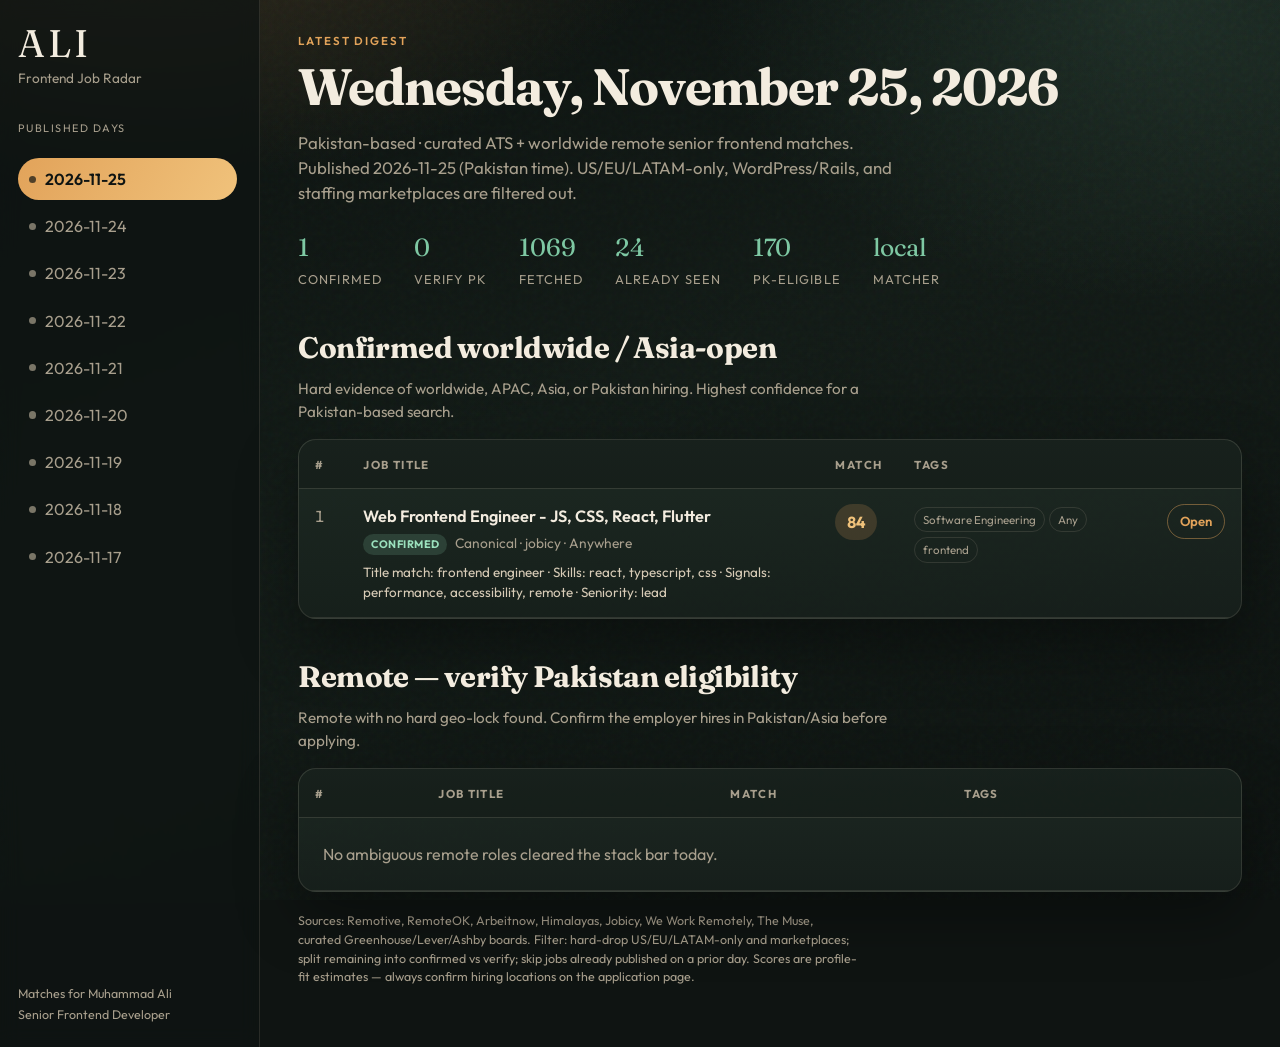
==== job_finder/index.html @ c5f9edbd "deploy: update job_finder" ====
<!DOCTYPE html>
<html lang="en">
<head>
  <meta charset="utf-8" />
  <meta name="viewport" content="width=device-width, initial-scale=1" />
  <title>Ali · Daily Frontend Roles · 2026-11-25</title>
  <meta name="description" content="Pakistan-based · curated ATS + worldwide remote senior frontend matches" />
  <link rel="preconnect" href="https://fonts.googleapis.com" />
  <link rel="preconnect" href="https://fonts.gstatic.com" crossorigin />
  <link href="https://fonts.googleapis.com/css2?family=Outfit:wght@400;500;600;700&family=Fraunces:opsz,wght@9..144,500;9..144,700&display=swap" rel="stylesheet" />
  <link rel="stylesheet" href="./assets/styles.css" />
  <link rel="canonical" href="https://alishah151.github.io/public_pages/job_finder/" />
</head>
<body>
  <div class="atmosphere" aria-hidden="true"></div>
  <div class="layout">
    
<aside class="sidebar">
  <div class="brand">
    <p class="brand-mark">ALI</p>
    <p class="brand-sub">Frontend Job Radar</p>
  </div>
  <p class="nav-label">Published days</p>
  <nav class="date-nav" aria-label="Archive by date">
    <a class="nav-item active" href="./index.html"><span class="nav-dot"></span>2026-11-25</a>
<a class="nav-item" href="./days/2026-11-24.html"><span class="nav-dot"></span>2026-11-24</a>
<a class="nav-item" href="./days/2026-11-23.html"><span class="nav-dot"></span>2026-11-23</a>
<a class="nav-item" href="./days/2026-11-22.html"><span class="nav-dot"></span>2026-11-22</a>
<a class="nav-item" href="./days/2026-11-21.html"><span class="nav-dot"></span>2026-11-21</a>
<a class="nav-item" href="./days/2026-11-20.html"><span class="nav-dot"></span>2026-11-20</a>
<a class="nav-item" href="./days/2026-11-19.html"><span class="nav-dot"></span>2026-11-19</a>
<a class="nav-item" href="./days/2026-11-18.html"><span class="nav-dot"></span>2026-11-18</a>
<a class="nav-item" href="./days/2026-11-17.html"><span class="nav-dot"></span>2026-11-17</a>
  </nav>
  <footer class="sidebar-foot">
    <p>Matches for Muhammad Ali</p>
    <p>Senior Frontend Developer</p>
  </footer>
</aside>
    <main class="main">
      <header class="hero">
        <p class="eyebrow">Latest digest</p>
        <h1>Wednesday, November 25, 2026</h1>
        <p class="lede">Pakistan-based · curated ATS + worldwide remote senior frontend matches. Published 2026-11-25 (Pakistan time). US/EU/LATAM-only, WordPress/Rails, and staffing marketplaces are filtered out.</p>
        <div class="stats">
          <div><span class="stat-num">1</span><span class="stat-label">confirmed</span></div>
          <div><span class="stat-num">0</span><span class="stat-label">verify PK</span></div>
          <div><span class="stat-num">1069</span><span class="stat-label">fetched</span></div>
          <div><span class="stat-num">24</span><span class="stat-label">already seen</span></div>
          <div><span class="stat-num">170</span><span class="stat-label">PK-eligible</span></div>
          <div><span class="stat-num">local</span><span class="stat-label">matcher</span></div>
        </div>
      </header>

      
<section class="tier-section" aria-labelledby="tier-confirmed">
  <div class="tier-head">
    <h2 id="tier-confirmed">Confirmed worldwide / Asia-open</h2>
    <p>Hard evidence of worldwide, APAC, Asia, or Pakistan hiring. Highest confidence for a Pakistan-based search.</p>
  </div>
  <div class="table-wrap" aria-label="Confirmed worldwide / Asia-open">
    <table>
      <thead>
        <tr>
          <th>#</th>
          <th>Job title</th>
          <th>Match</th>
          <th>Tags</th>
          <th></th>
        </tr>
      </thead>
      <tbody>
        <tr id="jobicy-canonical-web-frontend-engineer-js-css-react-flutter-149527">
  <td class="col-rank">1</td>
  <td class="col-title">
    <a href="https://jobicy.com/jobs/149527-web-frontend-engineer-js-css-react-flutter" target="_blank" rel="noopener noreferrer">Web Frontend Engineer - JS, CSS, React, Flutter</a>
    <div class="meta"><span class="badge badge-confirmed">Confirmed</span> Canonical · jobicy · Anywhere</div>
    <div class="reason">Title match: frontend engineer · Skills: react, typescript, css · Signals: performance, accessibility, remote · Seniority: lead</div>
  </td>
  <td class="col-score"><span class="score score-mid">84</span></td>
  <td class="col-tags"><span class="tag">Software Engineering</span><span class="tag">Any</span><span class="tag">frontend</span></td>
  <td class="col-link"><a class="open" href="https://jobicy.com/jobs/149527-web-frontend-engineer-js-css-react-flutter" target="_blank" rel="noopener noreferrer">Open</a></td>
</tr>
      </tbody>
    </table>
  </div>
</section>

      
<section class="tier-section" aria-labelledby="tier-verify">
  <div class="tier-head">
    <h2 id="tier-verify">Remote — verify Pakistan eligibility</h2>
    <p>Remote with no hard geo-lock found. Confirm the employer hires in Pakistan/Asia before applying.</p>
  </div>
  <div class="table-wrap" aria-label="Remote — verify Pakistan eligibility">
    <table>
      <thead>
        <tr>
          <th>#</th>
          <th>Job title</th>
          <th>Match</th>
          <th>Tags</th>
          <th></th>
        </tr>
      </thead>
      <tbody>
        <tr><td colspan="5" class="empty">No ambiguous remote roles cleared the stack bar today.</td></tr>
      </tbody>
    </table>
  </div>
</section>

      <p class="disclaimer">Sources: Remotive, RemoteOK, Arbeitnow, Himalayas, Jobicy, We Work Remotely, The Muse, curated Greenhouse/Lever/Ashby boards. Filter: hard-drop US/EU/LATAM-only and marketplaces; split remaining into confirmed vs verify; skip jobs already published on a prior day. Scores are profile-fit estimates — always confirm hiring locations on the application page.</p>
    </main>
  </div>
</body>
</html>
---- job_finder/assets/styles.css ----
:root {
  --ink: #0f1412;
  --panel: #17201c;
  --panel-2: #1e2a24;
  --line: rgba(232, 220, 196, 0.12);
  --text: #f3ecdf;
  --muted: #a89f8d;
  --accent: #e2a35a;
  --accent-2: #7ec8a3;
  --danger: #d9786a;
  --shadow: 0 24px 60px rgba(0, 0, 0, 0.35);
  --radius: 18px;
  --font-display: "Fraunces", Georgia, serif;
  --font-body: "Outfit", "Segoe UI", sans-serif;
}

* {
  box-sizing: border-box;
}

html,
body {
  margin: 0;
  min-height: 100%;
}

body {
  font-family: var(--font-body);
  color: var(--text);
  background: var(--ink);
  line-height: 1.5;
}

a {
  color: inherit;
  text-decoration: none;
}

.atmosphere {
  position: fixed;
  inset: 0;
  pointer-events: none;
  background:
    radial-gradient(1000px 500px at 10% -10%, rgba(226, 163, 90, 0.18), transparent 55%),
    radial-gradient(900px 600px at 90% 0%, rgba(126, 200, 163, 0.12), transparent 50%),
    linear-gradient(160deg, #0c110f 0%, #121a16 45%, #0d1210 100%);
  z-index: 0;
}

.atmosphere::after {
  content: "";
  position: absolute;
  inset: 0;
  opacity: 0.35;
  background-image: url("data:image/svg+xml,%3Csvg viewBox='0 0 200 200' xmlns='http://www.w3.org/2000/svg'%3E%3Cfilter id='n'%3E%3CfeTurbulence type='fractalNoise' baseFrequency='0.85' numOctaves='4' stitchTiles='stitch'/%3E%3C/filter%3E%3Crect width='100%25' height='100%25' filter='url(%23n)' opacity='0.45'/%3E%3C/svg%3E");
  mix-blend-mode: soft-light;
}

.layout {
  position: relative;
  z-index: 1;
  display: grid;
  grid-template-columns: 260px minmax(0, 1fr);
  min-height: 100vh;
}

.sidebar {
  border-right: 1px solid var(--line);
  background: rgba(15, 20, 18, 0.72);
  backdrop-filter: blur(10px);
  padding: 1.5rem 1.1rem 1.25rem;
  display: flex;
  flex-direction: column;
  gap: 1rem;
}

.brand-mark {
  margin: 0;
  font-family: var(--font-display);
  font-size: 2.4rem;
  letter-spacing: 0.08em;
  line-height: 1;
}

.brand-sub {
  margin: 0.35rem 0 0;
  color: var(--muted);
  font-size: 0.85rem;
}

.nav-label {
  margin: 1rem 0 0.35rem;
  text-transform: uppercase;
  letter-spacing: 0.14em;
  font-size: 0.68rem;
  color: var(--muted);
}

.date-nav {
  display: flex;
  flex-direction: column;
  gap: 0.35rem;
  overflow: auto;
  max-height: calc(100vh - 220px);
  padding-right: 0.25rem;
}

.nav-item {
  display: flex;
  align-items: center;
  gap: 0.55rem;
  padding: 0.55rem 0.7rem;
  border-radius: 999px;
  color: var(--muted);
  transition: background 180ms ease, color 180ms ease, transform 180ms ease;
}

.nav-item:hover {
  color: var(--text);
  background: rgba(226, 163, 90, 0.08);
  transform: translateX(2px);
}

.nav-item.active {
  color: var(--ink);
  background: linear-gradient(120deg, var(--accent), #f0c27b);
  font-weight: 600;
}

.nav-dot {
  width: 0.45rem;
  height: 0.45rem;
  border-radius: 50%;
  background: currentColor;
  opacity: 0.7;
}

.sidebar-foot {
  margin-top: auto;
  color: var(--muted);
  font-size: 0.78rem;
}

.sidebar-foot p {
  margin: 0.15rem 0;
}

.main {
  padding: 2rem clamp(1.2rem, 3vw, 3rem) 3rem;
}

.hero {
  max-width: 920px;
  animation: rise 700ms ease both;
}

.eyebrow {
  margin: 0 0 0.6rem;
  color: var(--accent);
  text-transform: uppercase;
  letter-spacing: 0.16em;
  font-size: 0.72rem;
  font-weight: 600;
}

.hero h1 {
  margin: 0;
  font-family: var(--font-display);
  font-size: clamp(2rem, 4vw, 3.4rem);
  font-weight: 700;
  letter-spacing: -0.02em;
  line-height: 1.1;
}

.lede {
  margin: 0.9rem 0 0;
  color: var(--muted);
  max-width: 54ch;
  font-size: 1.05rem;
}

.stats {
  display: flex;
  flex-wrap: wrap;
  gap: 1.25rem 2rem;
  margin-top: 1.5rem;
}

.stat-num {
  display: block;
  font-family: var(--font-display);
  font-size: 1.55rem;
  color: var(--accent-2);
}

.stat-label {
  color: var(--muted);
  font-size: 0.8rem;
  text-transform: uppercase;
  letter-spacing: 0.08em;
}

.tier-section {
  margin-top: 2.25rem;
  animation: rise 900ms ease both;
}

.tier-head h2 {
  margin: 0;
  font-family: var(--font-display);
  font-size: clamp(1.35rem, 2.4vw, 1.85rem);
  letter-spacing: -0.02em;
}

.tier-head p {
  margin: 0.45rem 0 0;
  color: var(--muted);
  max-width: 62ch;
  font-size: 0.95rem;
}

.table-wrap {
  margin-top: 1rem;
  border: 1px solid var(--line);
  border-radius: var(--radius);
  background: linear-gradient(180deg, rgba(30, 42, 36, 0.92), rgba(23, 32, 28, 0.92));
  box-shadow: var(--shadow);
  overflow: auto;
}

.badge {
  display: inline-block;
  margin-right: 0.35rem;
  padding: 0.12rem 0.45rem;
  border-radius: 999px;
  font-size: 0.68rem;
  font-weight: 700;
  letter-spacing: 0.04em;
  text-transform: uppercase;
  vertical-align: middle;
}

.badge-confirmed {
  background: rgba(126, 200, 163, 0.18);
  color: #9be0bd;
}

.badge-verify {
  background: rgba(226, 163, 90, 0.16);
  color: #f0c27b;
}

table {
  width: 100%;
  border-collapse: collapse;
  min-width: 720px;
}

th,
td {
  padding: 0.95rem 1rem;
  text-align: left;
  border-bottom: 1px solid var(--line);
  vertical-align: top;
}

th {
  font-size: 0.72rem;
  text-transform: uppercase;
  letter-spacing: 0.12em;
  color: var(--muted);
  background: rgba(0, 0, 0, 0.18);
  position: sticky;
  top: 0;
}

tbody tr {
  transition: background 160ms ease;
}

tbody tr:hover {
  background: rgba(226, 163, 90, 0.06);
}

.col-rank {
  width: 3rem;
  color: var(--muted);
  font-variant-numeric: tabular-nums;
}

.col-title a {
  font-weight: 600;
  font-size: 1.02rem;
}

.col-title a:hover {
  color: var(--accent);
}

.meta {
  margin-top: 0.25rem;
  color: var(--muted);
  font-size: 0.86rem;
}

.reason {
  margin-top: 0.45rem;
  color: #d7cbb6;
  font-size: 0.84rem;
  max-width: 56ch;
}

.score {
  display: inline-flex;
  min-width: 2.6rem;
  justify-content: center;
  padding: 0.35rem 0.55rem;
  border-radius: 999px;
  font-weight: 700;
  font-variant-numeric: tabular-nums;
}

.score-high {
  background: rgba(126, 200, 163, 0.18);
  color: #9be0bd;
}

.score-mid {
  background: rgba(226, 163, 90, 0.18);
  color: #f0c27b;
}

.score-ok {
  background: rgba(168, 159, 141, 0.16);
  color: #d2c7b4;
}

.tag {
  display: inline-block;
  margin: 0.15rem 0.25rem 0.15rem 0;
  padding: 0.2rem 0.5rem;
  border: 1px solid var(--line);
  border-radius: 999px;
  color: var(--muted);
  font-size: 0.72rem;
}

.open {
  display: inline-block;
  padding: 0.4rem 0.75rem;
  border-radius: 999px;
  border: 1px solid rgba(226, 163, 90, 0.45);
  color: var(--accent);
  font-size: 0.82rem;
  font-weight: 600;
  transition: background 160ms ease, color 160ms ease;
}

.open:hover {
  background: var(--accent);
  color: var(--ink);
}

.empty,
.empty-nav {
  color: var(--muted);
  padding: 1.5rem;
}

.disclaimer {
  margin-top: 1.25rem;
  color: var(--muted);
  font-size: 0.78rem;
  max-width: 70ch;
}

@keyframes rise {
  from {
    opacity: 0;
    transform: translateY(10px);
  }
  to {
    opacity: 1;
    transform: translateY(0);
  }
}

@media (max-width: 900px) {
  .layout {
    grid-template-columns: 1fr;
  }

  .sidebar {
    border-right: 0;
    border-bottom: 1px solid var(--line);
  }

  .date-nav {
    flex-direction: row;
    flex-wrap: wrap;
    max-height: none;
  }

  .nav-item {
    border-radius: 12px;
  }
}
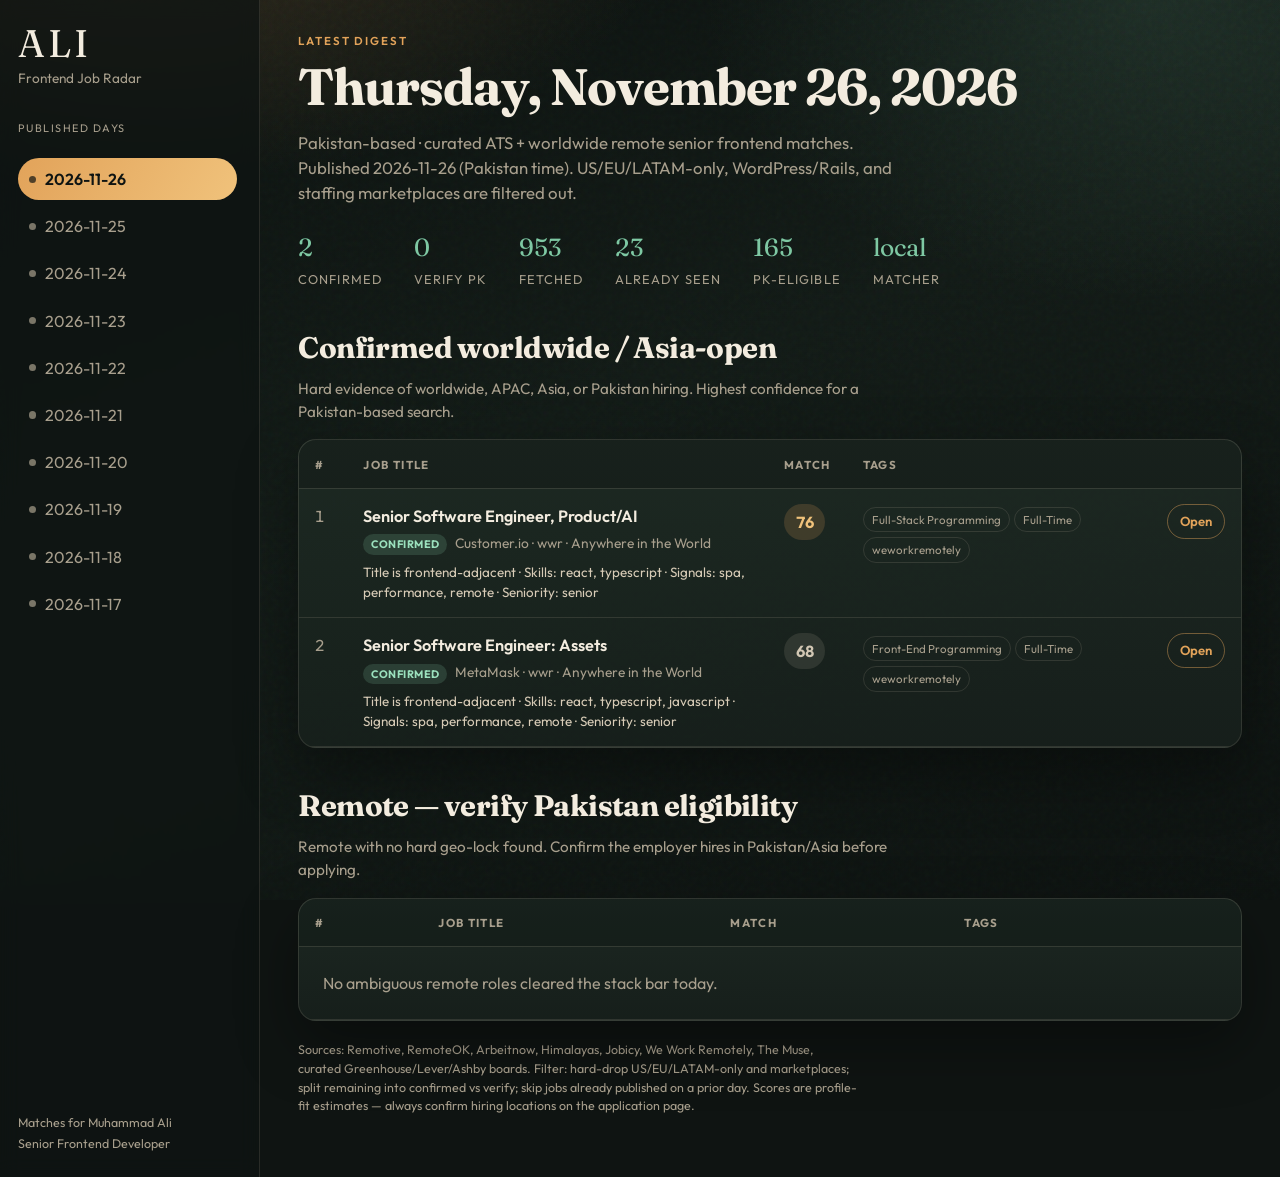
==== commit 0371acf1: "deploy: update job_finder" ====
--- a/job_finder/index.html
+++ b/job_finder/index.html
@@ -3,7 +3,7 @@
 <head>
   <meta charset="utf-8" />
   <meta name="viewport" content="width=device-width, initial-scale=1" />
-  <title>Ali · Daily Frontend Roles · 2026-11-25</title>
+  <title>Ali · Daily Frontend Roles · 2026-11-26</title>
   <meta name="description" content="Pakistan-based · curated ATS + worldwide remote senior frontend matches" />
   <link rel="preconnect" href="https://fonts.googleapis.com" />
   <link rel="preconnect" href="https://fonts.gstatic.com" crossorigin />
@@ -22,7 +22,8 @@
   </div>
   <p class="nav-label">Published days</p>
   <nav class="date-nav" aria-label="Archive by date">
-    <a class="nav-item active" href="./index.html"><span class="nav-dot"></span>2026-11-25</a>
+    <a class="nav-item active" href="./index.html"><span class="nav-dot"></span>2026-11-26</a>
+<a class="nav-item" href="./days/2026-11-25.html"><span class="nav-dot"></span>2026-11-25</a>
 <a class="nav-item" href="./days/2026-11-24.html"><span class="nav-dot"></span>2026-11-24</a>
 <a class="nav-item" href="./days/2026-11-23.html"><span class="nav-dot"></span>2026-11-23</a>
 <a class="nav-item" href="./days/2026-11-22.html"><span class="nav-dot"></span>2026-11-22</a>
@@ -40,14 +41,14 @@
     <main class="main">
       <header class="hero">
         <p class="eyebrow">Latest digest</p>
-        <h1>Wednesday, November 25, 2026</h1>
-        <p class="lede">Pakistan-based · curated ATS + worldwide remote senior frontend matches. Published 2026-11-25 (Pakistan time). US/EU/LATAM-only, WordPress/Rails, and staffing marketplaces are filtered out.</p>
+        <h1>Thursday, November 26, 2026</h1>
+        <p class="lede">Pakistan-based · curated ATS + worldwide remote senior frontend matches. Published 2026-11-26 (Pakistan time). US/EU/LATAM-only, WordPress/Rails, and staffing marketplaces are filtered out.</p>
         <div class="stats">
-          <div><span class="stat-num">1</span><span class="stat-label">confirmed</span></div>
+          <div><span class="stat-num">2</span><span class="stat-label">confirmed</span></div>
           <div><span class="stat-num">0</span><span class="stat-label">verify PK</span></div>
-          <div><span class="stat-num">1069</span><span class="stat-label">fetched</span></div>
-          <div><span class="stat-num">24</span><span class="stat-label">already seen</span></div>
-          <div><span class="stat-num">170</span><span class="stat-label">PK-eligible</span></div>
+          <div><span class="stat-num">953</span><span class="stat-label">fetched</span></div>
+          <div><span class="stat-num">23</span><span class="stat-label">already seen</span></div>
+          <div><span class="stat-num">165</span><span class="stat-label">PK-eligible</span></div>
           <div><span class="stat-num">local</span><span class="stat-label">matcher</span></div>
         </div>
       </header>
@@ -70,16 +71,27 @@
         </tr>
       </thead>
       <tbody>
-        <tr id="jobicy-canonical-web-frontend-engineer-js-css-react-flutter-149527">
+        <tr id="wwr-customer-io-senior-software-engineer-product-ai-https-weworkremotely-com-rem">
   <td class="col-rank">1</td>
   <td class="col-title">
-    <a href="https://jobicy.com/jobs/149527-web-frontend-engineer-js-css-react-flutter" target="_blank" rel="noopener noreferrer">Web Frontend Engineer - JS, CSS, React, Flutter</a>
-    <div class="meta"><span class="badge badge-confirmed">Confirmed</span> Canonical · jobicy · Anywhere</div>
-    <div class="reason">Title match: frontend engineer · Skills: react, typescript, css · Signals: performance, accessibility, remote · Seniority: lead</div>
+    <a href="https://weworkremotely.com/remote-jobs/customer-io-senior-software-engineer-product-ai" target="_blank" rel="noopener noreferrer">Senior Software Engineer, Product/AI</a>
+    <div class="meta"><span class="badge badge-confirmed">Confirmed</span> Customer.io · wwr · Anywhere in the World</div>
+    <div class="reason">Title is frontend-adjacent · Skills: react, typescript · Signals: spa, performance, remote · Seniority: senior</div>
   </td>
-  <td class="col-score"><span class="score score-mid">84</span></td>
-  <td class="col-tags"><span class="tag">Software Engineering</span><span class="tag">Any</span><span class="tag">frontend</span></td>
-  <td class="col-link"><a class="open" href="https://jobicy.com/jobs/149527-web-frontend-engineer-js-css-react-flutter" target="_blank" rel="noopener noreferrer">Open</a></td>
+  <td class="col-score"><span class="score score-mid">76</span></td>
+  <td class="col-tags"><span class="tag">Full-Stack Programming</span><span class="tag">Full-Time</span><span class="tag">weworkremotely</span></td>
+  <td class="col-link"><a class="open" href="https://weworkremotely.com/remote-jobs/customer-io-senior-software-engineer-product-ai" target="_blank" rel="noopener noreferrer">Open</a></td>
+</tr>
+<tr id="wwr-metamask-senior-software-engineer-assets-https-weworkremotely-com-remote-job">
+  <td class="col-rank">2</td>
+  <td class="col-title">
+    <a href="https://weworkremotely.com/remote-jobs/metamask-senior-software-engineer-assets" target="_blank" rel="noopener noreferrer">Senior Software Engineer: Assets</a>
+    <div class="meta"><span class="badge badge-confirmed">Confirmed</span> MetaMask · wwr · Anywhere in the World</div>
+    <div class="reason">Title is frontend-adjacent · Skills: react, typescript, javascript · Signals: spa, performance, remote · Seniority: senior</div>
+  </td>
+  <td class="col-score"><span class="score score-ok">68</span></td>
+  <td class="col-tags"><span class="tag">Front-End Programming</span><span class="tag">Full-Time</span><span class="tag">weworkremotely</span></td>
+  <td class="col-link"><a class="open" href="https://weworkremotely.com/remote-jobs/metamask-senior-software-engineer-assets" target="_blank" rel="noopener noreferrer">Open</a></td>
 </tr>
       </tbody>
     </table>
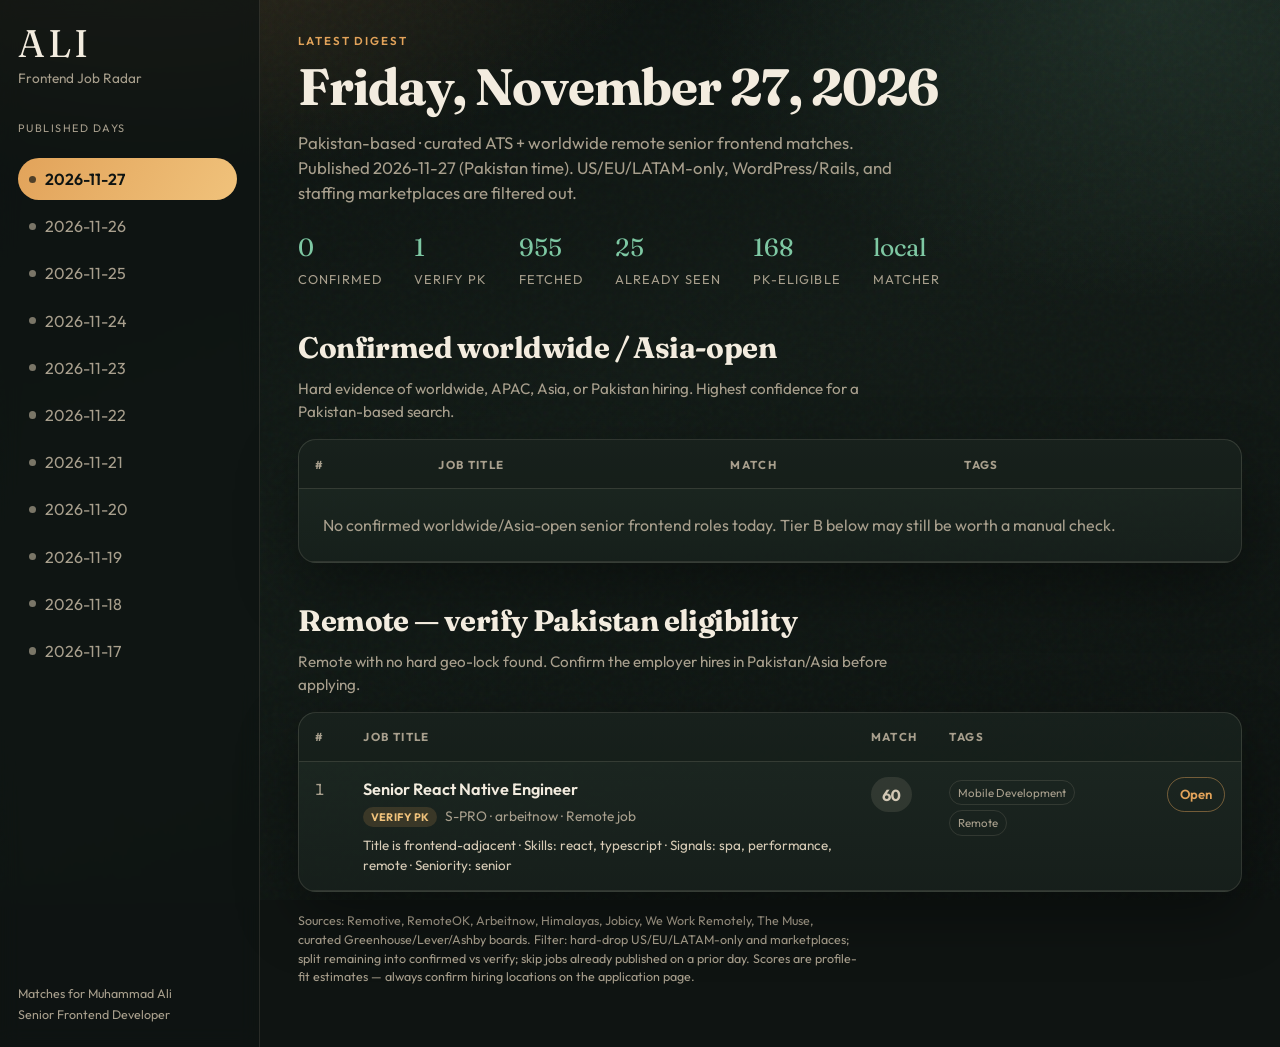
==== commit 29a46541: "deploy: update job_finder" ====
--- a/job_finder/index.html
+++ b/job_finder/index.html
@@ -3,7 +3,7 @@
 <head>
   <meta charset="utf-8" />
   <meta name="viewport" content="width=device-width, initial-scale=1" />
-  <title>Ali · Daily Frontend Roles · 2026-11-26</title>
+  <title>Ali · Daily Frontend Roles · 2026-11-27</title>
   <meta name="description" content="Pakistan-based · curated ATS + worldwide remote senior frontend matches" />
   <link rel="preconnect" href="https://fonts.googleapis.com" />
   <link rel="preconnect" href="https://fonts.gstatic.com" crossorigin />
@@ -22,7 +22,8 @@
   </div>
   <p class="nav-label">Published days</p>
   <nav class="date-nav" aria-label="Archive by date">
-    <a class="nav-item active" href="./index.html"><span class="nav-dot"></span>2026-11-26</a>
+    <a class="nav-item active" href="./index.html"><span class="nav-dot"></span>2026-11-27</a>
+<a class="nav-item" href="./days/2026-11-26.html"><span class="nav-dot"></span>2026-11-26</a>
 <a class="nav-item" href="./days/2026-11-25.html"><span class="nav-dot"></span>2026-11-25</a>
 <a class="nav-item" href="./days/2026-11-24.html"><span class="nav-dot"></span>2026-11-24</a>
 <a class="nav-item" href="./days/2026-11-23.html"><span class="nav-dot"></span>2026-11-23</a>
@@ -41,14 +42,14 @@
     <main class="main">
       <header class="hero">
         <p class="eyebrow">Latest digest</p>
-        <h1>Thursday, November 26, 2026</h1>
-        <p class="lede">Pakistan-based · curated ATS + worldwide remote senior frontend matches. Published 2026-11-26 (Pakistan time). US/EU/LATAM-only, WordPress/Rails, and staffing marketplaces are filtered out.</p>
+        <h1>Friday, November 27, 2026</h1>
+        <p class="lede">Pakistan-based · curated ATS + worldwide remote senior frontend matches. Published 2026-11-27 (Pakistan time). US/EU/LATAM-only, WordPress/Rails, and staffing marketplaces are filtered out.</p>
         <div class="stats">
-          <div><span class="stat-num">2</span><span class="stat-label">confirmed</span></div>
-          <div><span class="stat-num">0</span><span class="stat-label">verify PK</span></div>
-          <div><span class="stat-num">953</span><span class="stat-label">fetched</span></div>
-          <div><span class="stat-num">23</span><span class="stat-label">already seen</span></div>
-          <div><span class="stat-num">165</span><span class="stat-label">PK-eligible</span></div>
+          <div><span class="stat-num">0</span><span class="stat-label">confirmed</span></div>
+          <div><span class="stat-num">1</span><span class="stat-label">verify PK</span></div>
+          <div><span class="stat-num">955</span><span class="stat-label">fetched</span></div>
+          <div><span class="stat-num">25</span><span class="stat-label">already seen</span></div>
+          <div><span class="stat-num">168</span><span class="stat-label">PK-eligible</span></div>
           <div><span class="stat-num">local</span><span class="stat-label">matcher</span></div>
         </div>
       </header>
@@ -71,28 +72,7 @@
         </tr>
       </thead>
       <tbody>
-        <tr id="wwr-customer-io-senior-software-engineer-product-ai-https-weworkremotely-com-rem">
-  <td class="col-rank">1</td>
-  <td class="col-title">
-    <a href="https://weworkremotely.com/remote-jobs/customer-io-senior-software-engineer-product-ai" target="_blank" rel="noopener noreferrer">Senior Software Engineer, Product/AI</a>
-    <div class="meta"><span class="badge badge-confirmed">Confirmed</span> Customer.io · wwr · Anywhere in the World</div>
-    <div class="reason">Title is frontend-adjacent · Skills: react, typescript · Signals: spa, performance, remote · Seniority: senior</div>
-  </td>
-  <td class="col-score"><span class="score score-mid">76</span></td>
-  <td class="col-tags"><span class="tag">Full-Stack Programming</span><span class="tag">Full-Time</span><span class="tag">weworkremotely</span></td>
-  <td class="col-link"><a class="open" href="https://weworkremotely.com/remote-jobs/customer-io-senior-software-engineer-product-ai" target="_blank" rel="noopener noreferrer">Open</a></td>
-</tr>
-<tr id="wwr-metamask-senior-software-engineer-assets-https-weworkremotely-com-remote-job">
-  <td class="col-rank">2</td>
-  <td class="col-title">
-    <a href="https://weworkremotely.com/remote-jobs/metamask-senior-software-engineer-assets" target="_blank" rel="noopener noreferrer">Senior Software Engineer: Assets</a>
-    <div class="meta"><span class="badge badge-confirmed">Confirmed</span> MetaMask · wwr · Anywhere in the World</div>
-    <div class="reason">Title is frontend-adjacent · Skills: react, typescript, javascript · Signals: spa, performance, remote · Seniority: senior</div>
-  </td>
-  <td class="col-score"><span class="score score-ok">68</span></td>
-  <td class="col-tags"><span class="tag">Front-End Programming</span><span class="tag">Full-Time</span><span class="tag">weworkremotely</span></td>
-  <td class="col-link"><a class="open" href="https://weworkremotely.com/remote-jobs/metamask-senior-software-engineer-assets" target="_blank" rel="noopener noreferrer">Open</a></td>
-</tr>
+        <tr><td colspan="5" class="empty">No confirmed worldwide/Asia-open senior frontend roles today. Tier B below may still be worth a manual check.</td></tr>
       </tbody>
     </table>
   </div>
@@ -116,7 +96,17 @@
         </tr>
       </thead>
       <tbody>
-        <tr><td colspan="5" class="empty">No ambiguous remote roles cleared the stack bar today.</td></tr>
+        <tr id="arbeitnow-s-pro-senior-react-native-engineer-remote-senior-react-native-engineer">
+  <td class="col-rank">1</td>
+  <td class="col-title">
+    <a href="https://www.arbeitnow.ch/jobs/companies/s-pro/remote-senior-react-native-engineer-zurich-397105" target="_blank" rel="noopener noreferrer">Senior React Native Engineer</a>
+    <div class="meta"><span class="badge badge-verify">Verify PK</span> S-PRO · arbeitnow · Remote job</div>
+    <div class="reason">Title is frontend-adjacent · Skills: react, typescript · Signals: spa, performance, remote · Seniority: senior</div>
+  </td>
+  <td class="col-score"><span class="score score-ok">60</span></td>
+  <td class="col-tags"><span class="tag">Mobile Development</span><span class="tag">Remote</span></td>
+  <td class="col-link"><a class="open" href="https://www.arbeitnow.ch/jobs/companies/s-pro/remote-senior-react-native-engineer-zurich-397105" target="_blank" rel="noopener noreferrer">Open</a></td>
+</tr>
       </tbody>
     </table>
   </div>
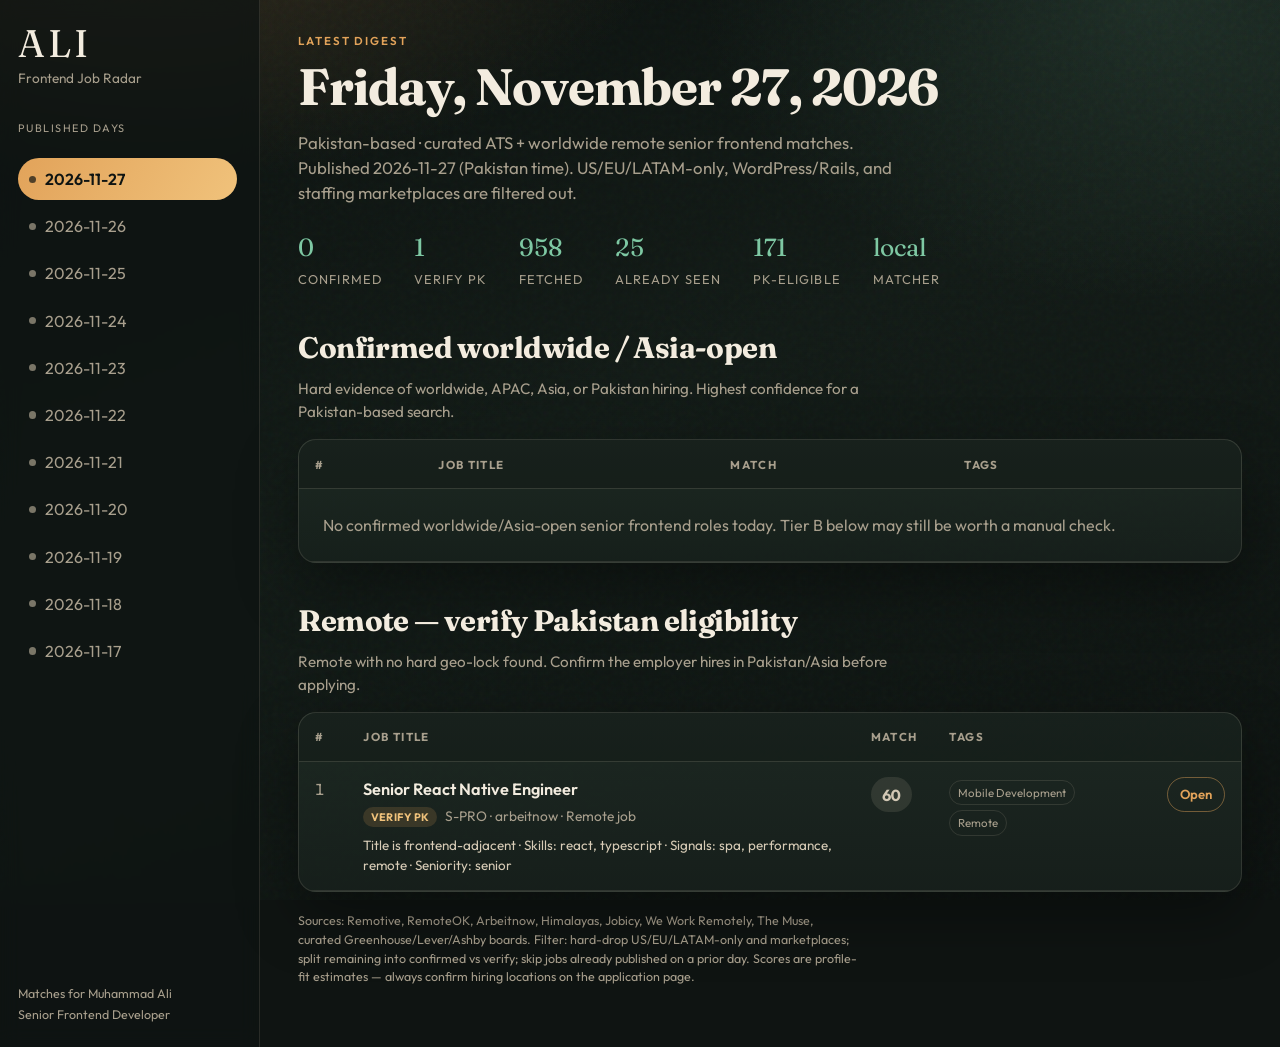
==== commit ebc6d572: "deploy: update job_finder" ====
--- a/job_finder/index.html
+++ b/job_finder/index.html
@@ -47,9 +47,9 @@
         <div class="stats">
           <div><span class="stat-num">0</span><span class="stat-label">confirmed</span></div>
           <div><span class="stat-num">1</span><span class="stat-label">verify PK</span></div>
-          <div><span class="stat-num">955</span><span class="stat-label">fetched</span></div>
+          <div><span class="stat-num">958</span><span class="stat-label">fetched</span></div>
           <div><span class="stat-num">25</span><span class="stat-label">already seen</span></div>
-          <div><span class="stat-num">168</span><span class="stat-label">PK-eligible</span></div>
+          <div><span class="stat-num">171</span><span class="stat-label">PK-eligible</span></div>
           <div><span class="stat-num">local</span><span class="stat-label">matcher</span></div>
         </div>
       </header>
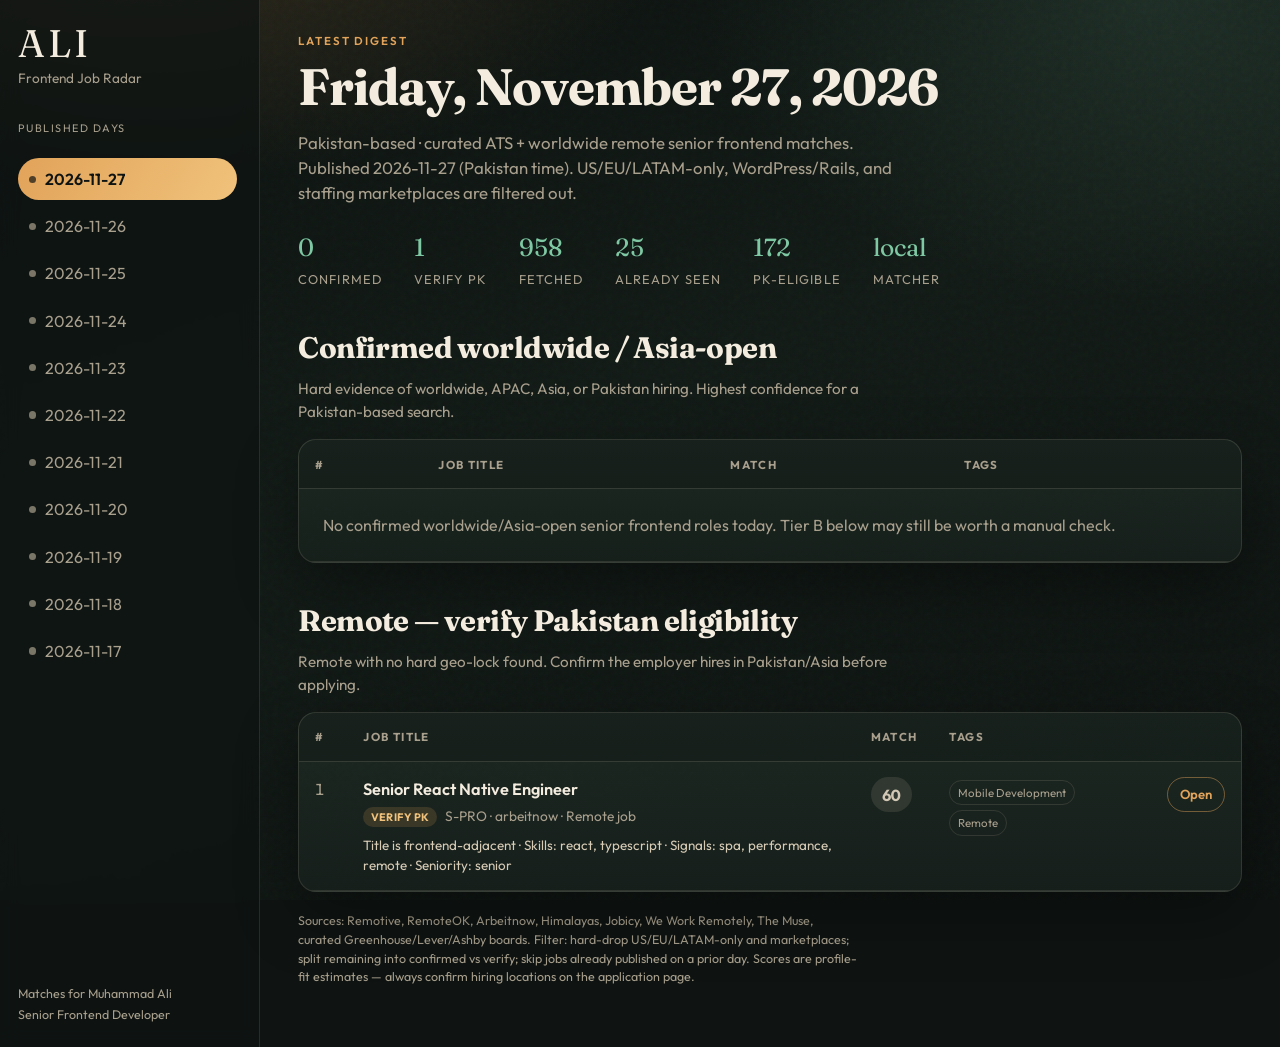
==== commit e7dfbae0: "deploy: update job_finder" ====
--- a/job_finder/index.html
+++ b/job_finder/index.html
@@ -49,7 +49,7 @@
           <div><span class="stat-num">1</span><span class="stat-label">verify PK</span></div>
           <div><span class="stat-num">958</span><span class="stat-label">fetched</span></div>
           <div><span class="stat-num">25</span><span class="stat-label">already seen</span></div>
-          <div><span class="stat-num">171</span><span class="stat-label">PK-eligible</span></div>
+          <div><span class="stat-num">172</span><span class="stat-label">PK-eligible</span></div>
           <div><span class="stat-num">local</span><span class="stat-label">matcher</span></div>
         </div>
       </header>
@@ -102,6 +102,7 @@
     <a href="https://www.arbeitnow.ch/jobs/companies/s-pro/remote-senior-react-native-engineer-zurich-397105" target="_blank" rel="noopener noreferrer">Senior React Native Engineer</a>
     <div class="meta"><span class="badge badge-verify">Verify PK</span> S-PRO · arbeitnow · Remote job</div>
     <div class="reason">Title is frontend-adjacent · Skills: react, typescript · Signals: spa, performance, remote · Seniority: senior</div>
+    
   </td>
   <td class="col-score"><span class="score score-ok">60</span></td>
   <td class="col-tags"><span class="tag">Mobile Development</span><span class="tag">Remote</span></td>
--- a/job_finder/assets/styles.css
+++ b/job_finder/assets/styles.css
@@ -361,6 +361,29 @@
   color: var(--ink);
 }
 
+.apply-docs {
+  display: flex;
+  flex-wrap: wrap;
+  gap: 0.4rem;
+  margin-top: 0.45rem;
+}
+
+.doc-link {
+  display: inline-block;
+  padding: 0.22rem 0.55rem;
+  border-radius: 999px;
+  border: 1px solid rgba(126, 200, 163, 0.45);
+  color: var(--accent-2);
+  font-size: 0.72rem;
+  font-weight: 600;
+  transition: background 160ms ease, color 160ms ease;
+}
+
+.doc-link:hover {
+  background: var(--accent-2);
+  color: var(--ink);
+}
+
 .empty,
 .empty-nav {
   color: var(--muted);
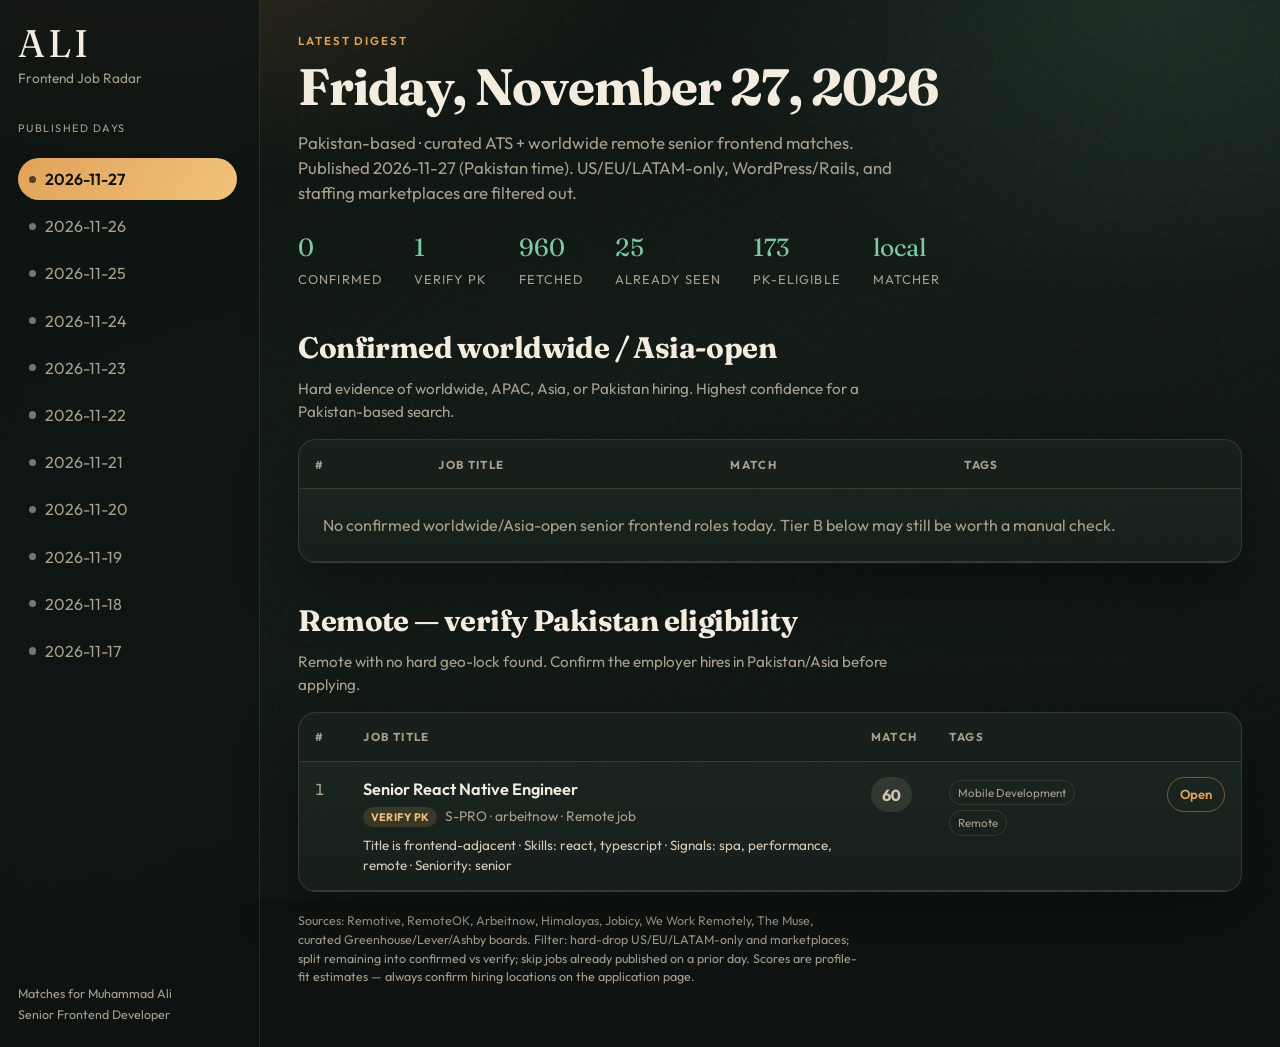
==== commit 93505805: "deploy: update job_finder" ====
--- a/job_finder/index.html
+++ b/job_finder/index.html
@@ -47,9 +47,9 @@
         <div class="stats">
           <div><span class="stat-num">0</span><span class="stat-label">confirmed</span></div>
           <div><span class="stat-num">1</span><span class="stat-label">verify PK</span></div>
-          <div><span class="stat-num">958</span><span class="stat-label">fetched</span></div>
+          <div><span class="stat-num">960</span><span class="stat-label">fetched</span></div>
           <div><span class="stat-num">25</span><span class="stat-label">already seen</span></div>
-          <div><span class="stat-num">172</span><span class="stat-label">PK-eligible</span></div>
+          <div><span class="stat-num">173</span><span class="stat-label">PK-eligible</span></div>
           <div><span class="stat-num">local</span><span class="stat-label">matcher</span></div>
         </div>
       </header>
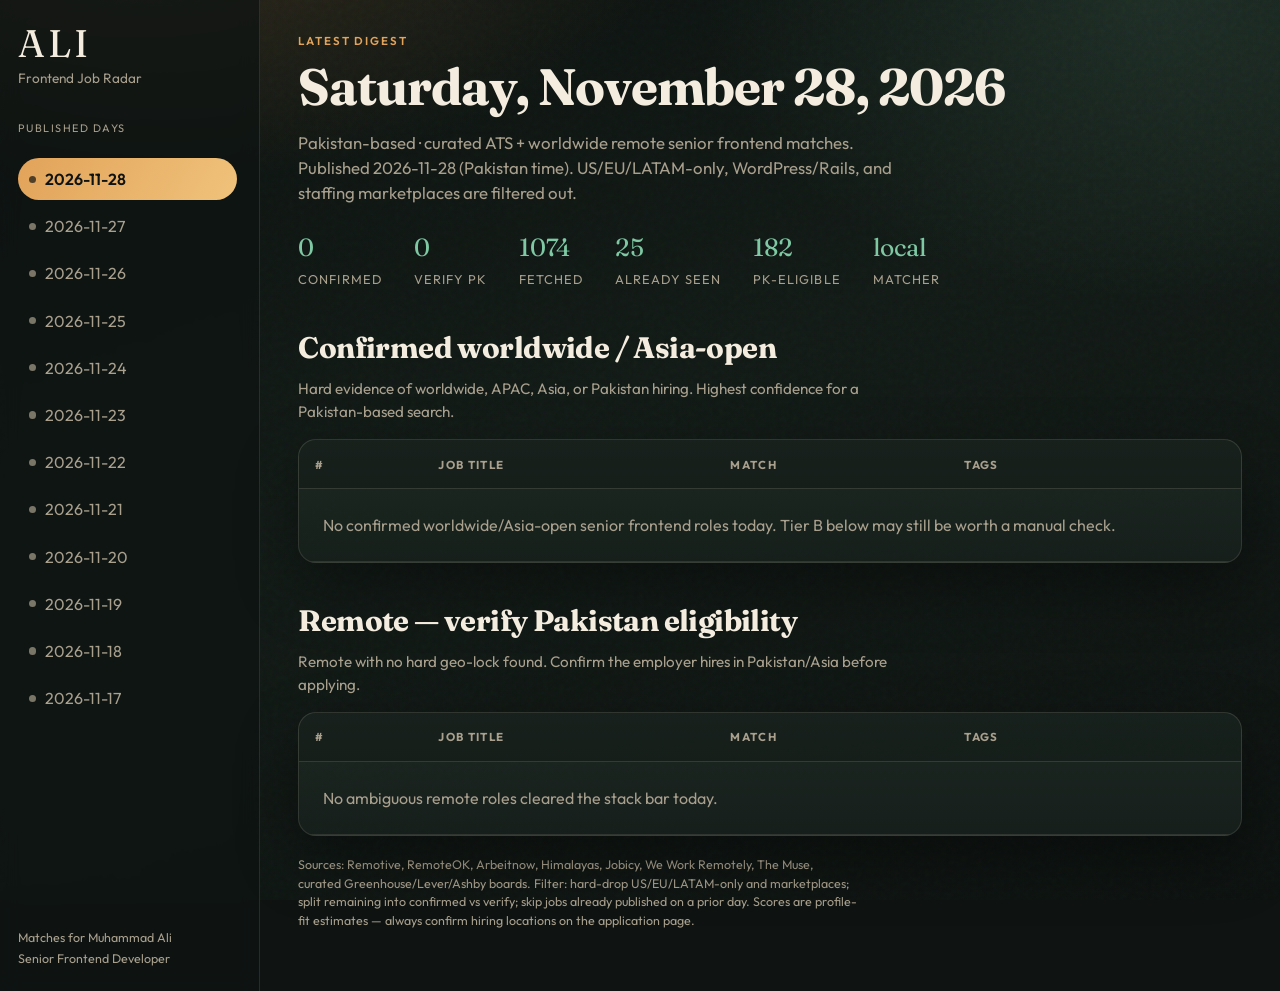
==== commit 9543815f: "deploy: update job_finder" ====
--- a/job_finder/index.html
+++ b/job_finder/index.html
@@ -3,7 +3,7 @@
 <head>
   <meta charset="utf-8" />
   <meta name="viewport" content="width=device-width, initial-scale=1" />
-  <title>Ali · Daily Frontend Roles · 2026-11-27</title>
+  <title>Ali · Daily Frontend Roles · 2026-11-28</title>
   <meta name="description" content="Pakistan-based · curated ATS + worldwide remote senior frontend matches" />
   <link rel="preconnect" href="https://fonts.googleapis.com" />
   <link rel="preconnect" href="https://fonts.gstatic.com" crossorigin />
@@ -22,7 +22,8 @@
   </div>
   <p class="nav-label">Published days</p>
   <nav class="date-nav" aria-label="Archive by date">
-    <a class="nav-item active" href="./index.html"><span class="nav-dot"></span>2026-11-27</a>
+    <a class="nav-item active" href="./index.html"><span class="nav-dot"></span>2026-11-28</a>
+<a class="nav-item" href="./days/2026-11-27.html"><span class="nav-dot"></span>2026-11-27</a>
 <a class="nav-item" href="./days/2026-11-26.html"><span class="nav-dot"></span>2026-11-26</a>
 <a class="nav-item" href="./days/2026-11-25.html"><span class="nav-dot"></span>2026-11-25</a>
 <a class="nav-item" href="./days/2026-11-24.html"><span class="nav-dot"></span>2026-11-24</a>
@@ -42,14 +43,14 @@
     <main class="main">
       <header class="hero">
         <p class="eyebrow">Latest digest</p>
-        <h1>Friday, November 27, 2026</h1>
-        <p class="lede">Pakistan-based · curated ATS + worldwide remote senior frontend matches. Published 2026-11-27 (Pakistan time). US/EU/LATAM-only, WordPress/Rails, and staffing marketplaces are filtered out.</p>
+        <h1>Saturday, November 28, 2026</h1>
+        <p class="lede">Pakistan-based · curated ATS + worldwide remote senior frontend matches. Published 2026-11-28 (Pakistan time). US/EU/LATAM-only, WordPress/Rails, and staffing marketplaces are filtered out.</p>
         <div class="stats">
           <div><span class="stat-num">0</span><span class="stat-label">confirmed</span></div>
-          <div><span class="stat-num">1</span><span class="stat-label">verify PK</span></div>
-          <div><span class="stat-num">960</span><span class="stat-label">fetched</span></div>
+          <div><span class="stat-num">0</span><span class="stat-label">verify PK</span></div>
+          <div><span class="stat-num">1074</span><span class="stat-label">fetched</span></div>
           <div><span class="stat-num">25</span><span class="stat-label">already seen</span></div>
-          <div><span class="stat-num">173</span><span class="stat-label">PK-eligible</span></div>
+          <div><span class="stat-num">182</span><span class="stat-label">PK-eligible</span></div>
           <div><span class="stat-num">local</span><span class="stat-label">matcher</span></div>
         </div>
       </header>
@@ -96,18 +97,7 @@
         </tr>
       </thead>
       <tbody>
-        <tr id="arbeitnow-s-pro-senior-react-native-engineer-remote-senior-react-native-engineer">
-  <td class="col-rank">1</td>
-  <td class="col-title">
-    <a href="https://www.arbeitnow.ch/jobs/companies/s-pro/remote-senior-react-native-engineer-zurich-397105" target="_blank" rel="noopener noreferrer">Senior React Native Engineer</a>
-    <div class="meta"><span class="badge badge-verify">Verify PK</span> S-PRO · arbeitnow · Remote job</div>
-    <div class="reason">Title is frontend-adjacent · Skills: react, typescript · Signals: spa, performance, remote · Seniority: senior</div>
-    
-  </td>
-  <td class="col-score"><span class="score score-ok">60</span></td>
-  <td class="col-tags"><span class="tag">Mobile Development</span><span class="tag">Remote</span></td>
-  <td class="col-link"><a class="open" href="https://www.arbeitnow.ch/jobs/companies/s-pro/remote-senior-react-native-engineer-zurich-397105" target="_blank" rel="noopener noreferrer">Open</a></td>
-</tr>
+        <tr><td colspan="5" class="empty">No ambiguous remote roles cleared the stack bar today.</td></tr>
       </tbody>
     </table>
   </div>
